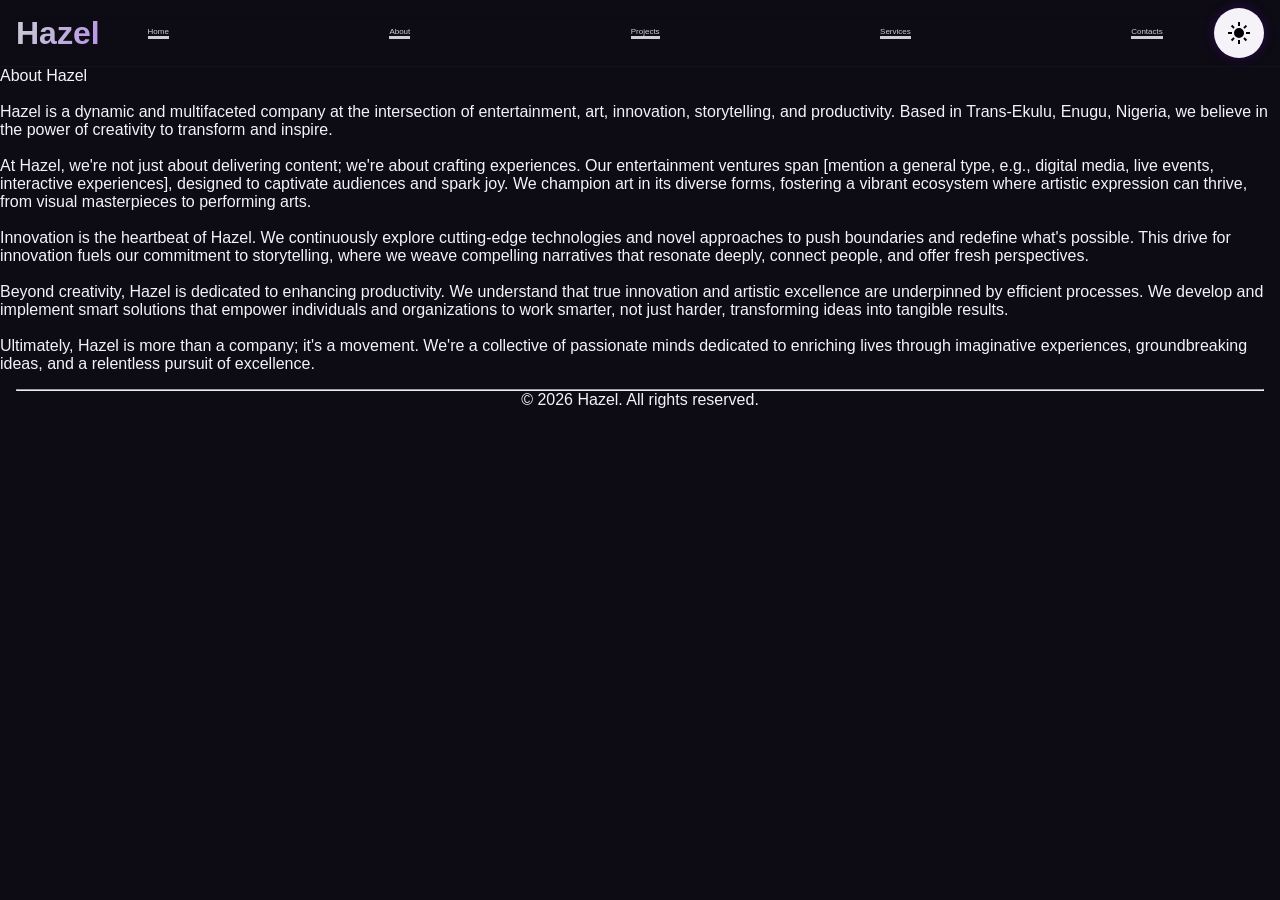
==== about.html @ 123b721c "first commit" ====
<!DOCTYPE html>
<html>
    <head>
        <title>HAZEL</title>
        <link rel="stylesheet" href="general.css"> 
        <link rel="stylesheet" href="css/About.css">
        <link rel="shortcut icon" href="HAZEL-white.svg">
        <script type="text/javascript" src="darkmode.js" defer></script>

    </head>
    <body class="darkmode">
        <header>
            <!--Logo-->
            <div class="Logo">
                <a href="index.html"><span class="HAZEL">Hazel</span></a>
            </div>
            <!--menubar-->
            <button class="bar-toggle">
                <span class="bar"></span>
                <span class="bar"></span>
                <span class="bar"></span>
            </button>
            <!--navbar-->
            <div class="navbar">
                <a href="index.html">Home</a>
                <a href="about.html">About</a>
                <a href="projects.html">Projects</a>
                <a href="services.html">Services</a>
                <a href="contact.html">Contacts</a>
                <!--<a href="Resume.pdf" target="_blank"><button class="btn">Resume 🡻</button></a>----->
            </div> 
             <!--Theme Toggle-->
             <div id="theme"><button id="theme-toggle">
                <svg xmlns="http://www.w3.org/2000/svg" height="24px" viewBox="0 -960 960 960" width="24px" fill="#e3e3e3"><path d="M480-120q-150 0-255-105T120-480q0-150 105-255t255-105q14 0 27.5 1t26.5 3q-41 29-65.5 75.5T444-660q0 90 63 153t153 63q55 0 101-24.5t75-65.5q2 13 3 26.5t1 27.5q0 150-105 255T480-120Z"/></svg>
                <svg xmlns="http://www.w3.org/2000/svg" height="24px" viewBox="0 -960 960 960" width="24px" fill="#e3e3e3"><path d="M338.5-338.5Q280-397 280-480t58.5-141.5Q397-680 480-680t141.5 58.5Q680-563 680-480t-58.5 141.5Q563-280 480-280t-141.5-58.5ZM200-440H40v-80h160v80Zm720 0H760v-80h160v80ZM440-760v-160h80v160h-80Zm0 720v-160h80v160h-80ZM256-650l-101-97 57-59 96 100-52 56Zm492 496-97-101 53-55 101 97-57 59Zm-98-550 97-101 59 57-100 96-56-52ZM154-212l101-97 55 53-97 101-59-57Z"/></svg>
            </button></div>
        </header>
        <main>
            <div class="about-container">
                <p>About Hazel</p>
                <br>
                Hazel is a dynamic and multifaceted company at the intersection of entertainment, art, innovation, storytelling, and productivity. Based in Trans-Ekulu, Enugu, Nigeria, we believe in the power of creativity to transform and inspire.
                <br>
                <br>
                At Hazel, we're not just about delivering content; we're about crafting experiences. Our entertainment ventures span [mention a general type, e.g., digital media, live events, interactive experiences], designed to captivate audiences and spark joy. We champion art in its diverse forms, fostering a vibrant ecosystem where artistic expression can thrive, from visual masterpieces to performing arts.
                <br>
                <br>
                Innovation is the heartbeat of Hazel. We continuously explore cutting-edge technologies and novel approaches to push boundaries and redefine what's possible. This drive for innovation fuels our commitment to storytelling, where we weave compelling narratives that resonate deeply, connect people, and offer fresh perspectives.
                <br>
                <br>
                Beyond creativity, Hazel is dedicated to enhancing productivity. We understand that true innovation and artistic excellence are underpinned by efficient processes. We develop and implement smart solutions that empower individuals and organizations to work smarter, not just harder, transforming ideas into tangible results.
                <br>
                <br>
                Ultimately, Hazel is more than a company; it's a movement. We're a collective of passionate minds dedicated to enriching lives through imaginative experiences, groundbreaking ideas, and a relentless pursuit of excellence.
            </div>
        </main>
        <footer>
            <hr>
            <p>&copy; 2026 Hazel. All rights reserved.</p>
        </footer>
    </body>
    <script src="function.js"></script>
</html>
---- general.css ----
:root {
    /* ========================================
       HAZEL — BRAND COLORS
    ======================================== */

    --purple: #9B3DFF;
    --purple-light: #B968FF;
    --purple-dark: #7624CC;

    --navy: #14213D;
    --navy-light: #24365A;
    --navy-dark: #0D162B;

    --silver: #C9CDD4;
    --silver-light: #E7E9EE;
    --silver-dark: #9298A5;

    --white: #FFFFFF;


    /* ========================================
       LIGHT THEME
    ======================================== */

    --bg: #FAF9FC;
    --surface: #F1F0F5;
    --surface-hover: #E9E6F0;
    --card: #FFFFFF;
    --card-hover: #FCFAFF;

    --text: #18151F;
    --text-secondary: #45404F;
    --text-muted: #777180;
    --text-disabled: #A7A3AD;

    --border: #DDD9E5;
    --border-hover: #C9B9D9;

    /* Accent */
    --accent: #9B3DFF;
    --accent-hover: #7F25D9;
    --accent-soft: #EFE1FF;
    --accent-glow: rgba(155, 61, 255, 0.25);

    /* Buttons */
    --button-bg: #9B3DFF;
    --button-hover: #7F25D9;
    --button-text: #FFFFFF;

    --button-secondary-bg: #ECEAF1;
    --button-secondary-hover: #DED9E8;
    --button-secondary-text: #28232F;

    /* Inputs */
    --input-bg: #FFFFFF;
    --input-border: #D8D3E0;
    --input-focus: #9B3DFF;

    /* Shadows */
    --shadow-sm: 0 2px 8px rgba(25, 15, 40, 0.06);
    --shadow-md: 0 8px 25px rgba(25, 15, 40, 0.10);
    --shadow-lg: 0 15px 45px rgba(25, 15, 40, 0.15);
}


/* ========================================
   DARK THEME
======================================== */

.darkmode {

    /* Main backgrounds */
    --bg: #0D0B14;
    --surface: #15121F;
    --surface-hover: #1D192A;

    /* Cards */
    --card: #191622;
    --card-hover: #211C2D;

    /* Text */
    --text: #F5F3F8;
    --text-secondary: #D0CBD8;
    --text-muted: #9892A3;
    --text-disabled: #625D6A;

    /* Borders */
    --border: #2D2838;
    --border-hover: #473B56;

    /* Accent */
    --accent: #B14DFF;
    --accent-hover: #C477FF;
    --accent-soft: #2B173D;
    --accent-glow: rgba(177, 77, 255, 0.28);

    /* Buttons */
    --button-bg: #B14DFF;
    --button-hover: #C477FF;
    --button-text: #FFFFFF;

    --button-secondary-bg: #24202F;
    --button-secondary-hover: #30293D;
    --button-secondary-text: #E8E3ED;

    /* Inputs */
    --input-bg: #12101A;
    --input-border: #282430;
    --input-focus: #b75bfd;

    /* Shadows */
    --shadow-sm: 0 2px 10px rgba(0, 0, 0, 0.20);
    --shadow-md: 0 10px 30px rgba(0, 0, 0, 0.28);
    --shadow-lg: 0 20px 55px rgba(0, 0, 0, 0.38);

    /* links */  
    --inter-links: #9797f7;  
}

body{
    background-color:var(--bg);
    color: var(--text);
}

*{
    margin:0;
    padding:0;
    text-decoration: none;
    box-sizing:border-box;
    font-family: 'Inter', -apple-system, BlinkMacSystemFont, "Segoe UI", Roboto, sans-serif;
}

header{
    display: flex;
    flex-direction: row;
    padding: .5rem 1rem;
    align-items: center;
    justify-content: space-between;
    position: sticky;
    gap: 2rem;
    top: 0;
    left: 0;
    right: 0;
    backdrop-filter: blur(12px);
    z-index: 1000;
    border-bottom: 1px solid rgba(255, 255, 255, 0.03);
}

.Logo{
    margin-right: 1rem;
    cursor: pointer;
}

.bar-toggle {
    display: none;
    background: transparent;
    padding: 10px;
    border: none;
    cursor: pointer;
}

.bar {
    display: block;
    width: 25px;
    height: 3px;
    margin: 5px auto;
    background: var(--text);
    transition: all 0.3s ease-in-out;
}

.navbar{
    width: 100%;
    display: flex;
    flex-direction: row;
    align-content: center;
    align-items: center;
    justify-content: space-between;
}

.navbar a{
    font-size: .5rem;
    color: var(--text-secondary);
    align-items: center;
    justify-content: space-between;
    margin-right: 1.2rem;
    transition: ease-in .2s;
    border-bottom: 3px solid;
}

.navbar a:hover,
.navbar a.active{
    transform: translateY(-5px);
}

#theme-toggle{
    height: 50px;
    width: 50px;
    padding: 0;
    border: none;
    border-radius: 50%;
    background-color: var(--text);
    display: flex;
    justify-content: center;
    align-items: center; 
    transition: all .3s ease;
    box-shadow: 0 0 12px rgba(153, 0, 255, .25);
}

#theme-toggle:hover{
    transform: scale(1.08);
    box-shadow:
        0 0 10px rgba(153,0,255,.5),
        0 0 20px rgba(153,0,255,.35),
        0 0 35px rgba(153,0,255,.2);
}

#theme-toggle svg{
    fill: var(--BrushedSilver);
}

#theme-toggle svg:last-child{
    display: none;
}

.darkmode #theme-toggle svg:first-child{
    display: none;
}

.darkmode #theme-toggle svg:last-child{
    display: block;
}

.btn {
    background-color: var(--purple);
    color: black;
    border: none;
    padding: 3px 10px;
    border-radius: 5px;
    cursor: pointer;
    transition: all .2s ease-in-out;
    border: 1px solid var(--purple);
    overflow: hidden;
    position: relative;
}

.btn::before {
    content: "😘";
    position: absolute;
    left: 50%;
    bottom: -100px;
    width: 120%;
    height: 100px;
    background: var(--navy-dark);
    border-radius: 50%;
    transform: translateX(-50%);
    z-index: -10;
    transition: bottom 1s ease;
}

.btn:hover::before {
    bottom: -50%;
}

span{
    color:var(--purple);
}

.HAZEL{
    font-size: 2rem;
    font-weight: bold;
    /* 1. Make the gradient background HUGE (400%) */
    background: radial-gradient(circle, var(--navy), var(--purple), var(--silver));
    background-size: 1000% 1000%;
    
    /* 2. Standard clipping */
    -webkit-background-clip: text;
    background-clip: text;
    color: transparent;
    display: inline-block;

    /* 3. Attach the animation */
    animation: flow 6s ease infinite;
}

/* 4. Define the movement */
@keyframes flow {
    0% { background-position: 0% 50%; }
    50% { background-position: 100% 50%; }
    100% { background-position: 0% 100%; }
}

.navbar a .active::after{
    content: "";
    bottom: -6x;
    left: 0;
    width: 100%;
    color: var(--purple);
}

.navbar.active {
    display: flex;
    position: fixed;
}







footer{
    text-align: center;
    padding: 1rem;
}

footer .row{
    display: flex;
    flex-direction: row;
    justify-content: center;
    align-items: center;
    gap: 1rem;
}

footer .row .footer-col{
    display: flex;
    flex-direction: column;
    justify-content: center;
    align-items: center;
    gap: 1rem;
}

footer .row .footer-col h4{
    color: var(--subtext);
    font-weight: 800;
}

footer .row .footer-col a{
    color: var(--text);
    font-size: .8rem;
    transition: all .2s ease-in-out;
}

footer .row .footer-col a:hover{
    color: var(--purple);
    text-decoration: underline;
}

a svg{
    fill: var(--text);
    width: 20px;
    height: 20px;
    transition: all .2s ease-in-out;
}

a:hover svg{
    fill: var(--purple);
}




@media (max-width: 880px) {

    html{
        font-size: 65%;
    }

    .navbar {
        margin: 1rem;
    }

    .navbar a{
        font-size: .7rem;
        margin-right: 1rem;
    }
}

@media (max-width: 768px) {

    html{
        font-size: 65%;
    }

    .navbar {
        display: none;
        flex-direction: column;
        justify-content: space-evenly;
        gap: 2rem !important;
        position: absolute;
        height: auto;
        max-width: 80%;
        top: 5.45rem;
        right: 0;
        padding: 1rem;
        background-color: var(--bg);
        box-shadow: 0px 0px 2px rgba(214, 204, 204, 0.5);
        backdrop-filter: blur(10px);
    }

    .navbar a{
        font-size: .9rem;
    }

    .bar-toggle {
        display: block;
        z-index: 999;
    }

    .bar-toggle.active .bar:nth-child(2) {
        opacity: 0;
    }

    .bar-toggle.active .bar:nth-child(1) {
        transform: translateY(8px) rotate(45deg);
    }

    .bar-toggle.active .bar:nth-child(3) {
        transform: translateY(-8px) rotate(-45deg);
    }

   /* .intro {
        font-size: .2rem;
    }*/

    section {
        width: 100%;
        gap: 1rem;
        font-size: smaller;
        justify-content:space-around;
        align-items: center;
    }

   .logo-container{
        display: none;
    }

    .Home-section{
    flex-direction:column;
    }

    .Home .Home-section .content{
        margin: 2rem 1rem;
        padding: 1rem;
    }

    #theme.active{
        display: flex;
        top: 9rem;
        right: 0;
    }

    .Home{
        padding:40px 20px;
    }

    .CTA{
        justify-content:center;
        align-items:center;
        width:100%;
    }

    .CTA .btn{
        width:100%;
        max-width:250px;
    }
}



@media (max-width: 480px) {
    .navbar{
        padding: 0 1rem;
    }  

    .navbar-container .navbar-menu li a {
        font-size: 1.2rem;
        padding: 3px 15px;
    }
}
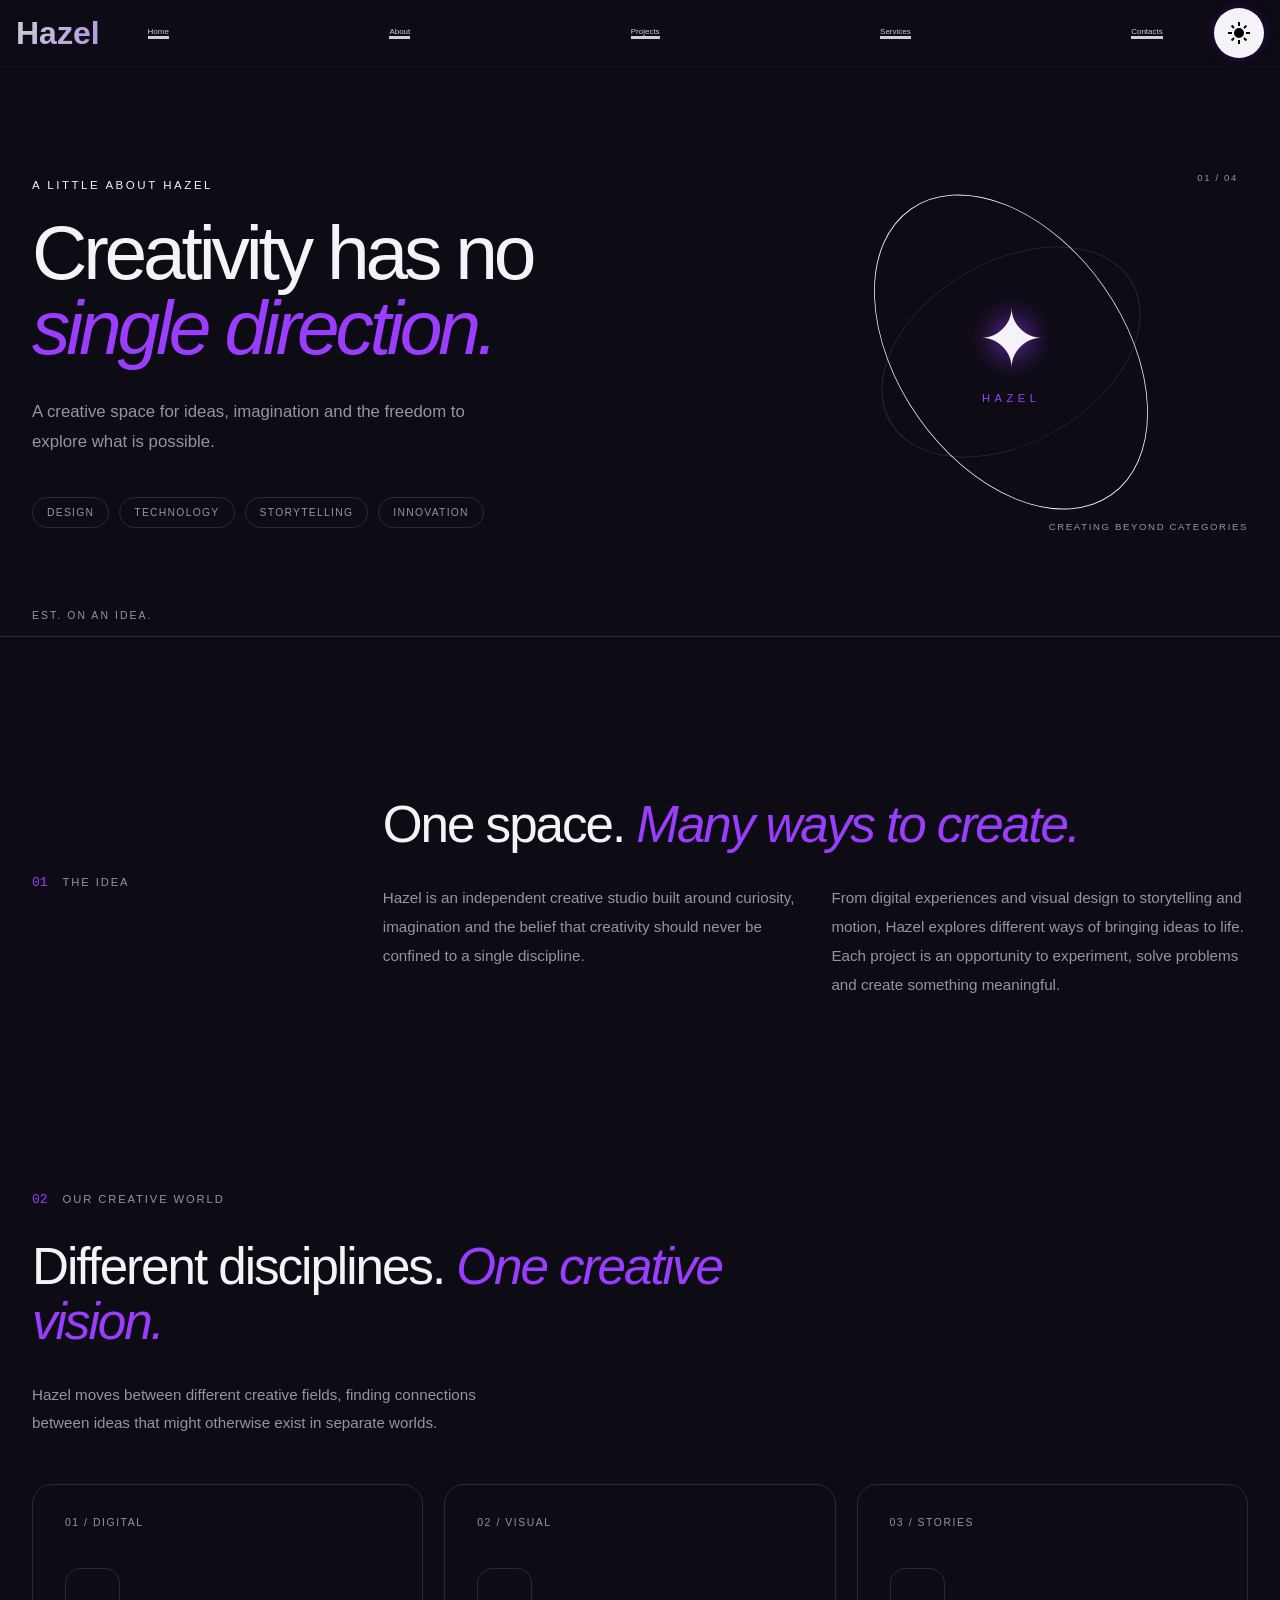
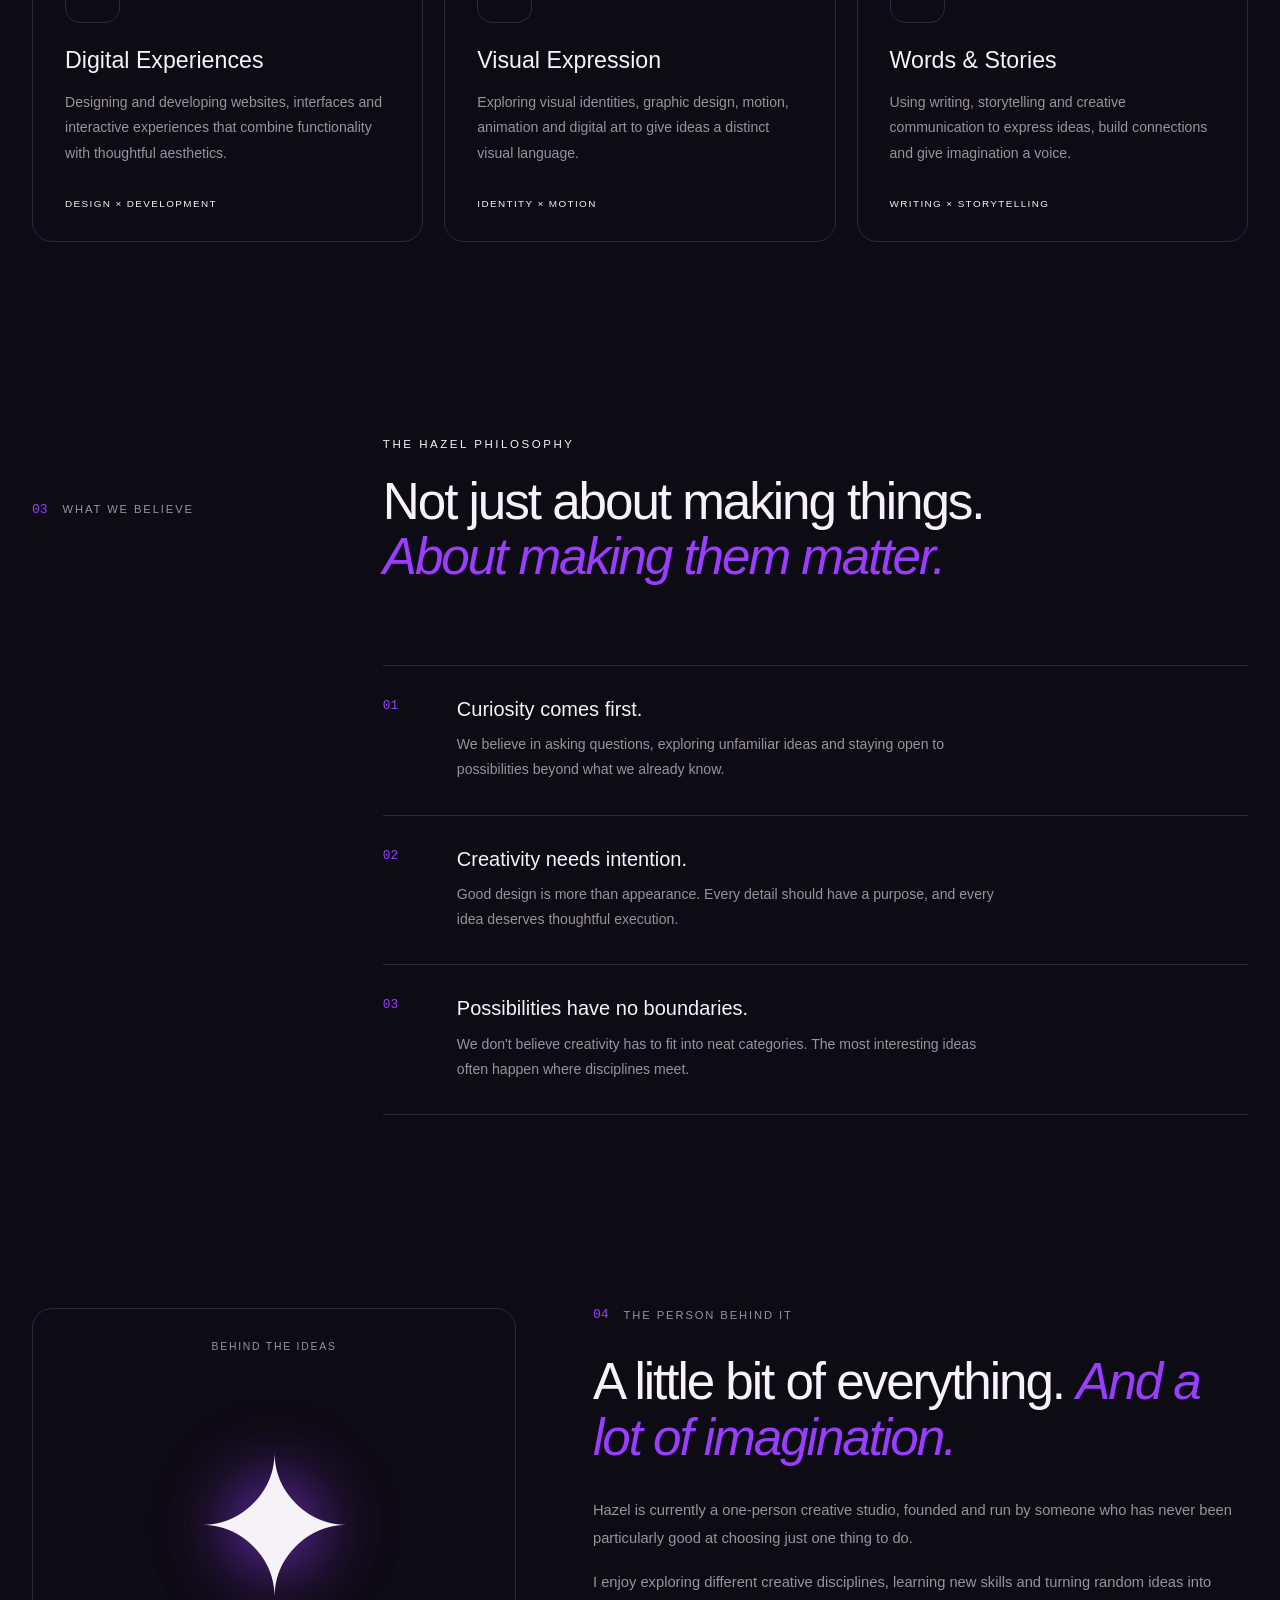
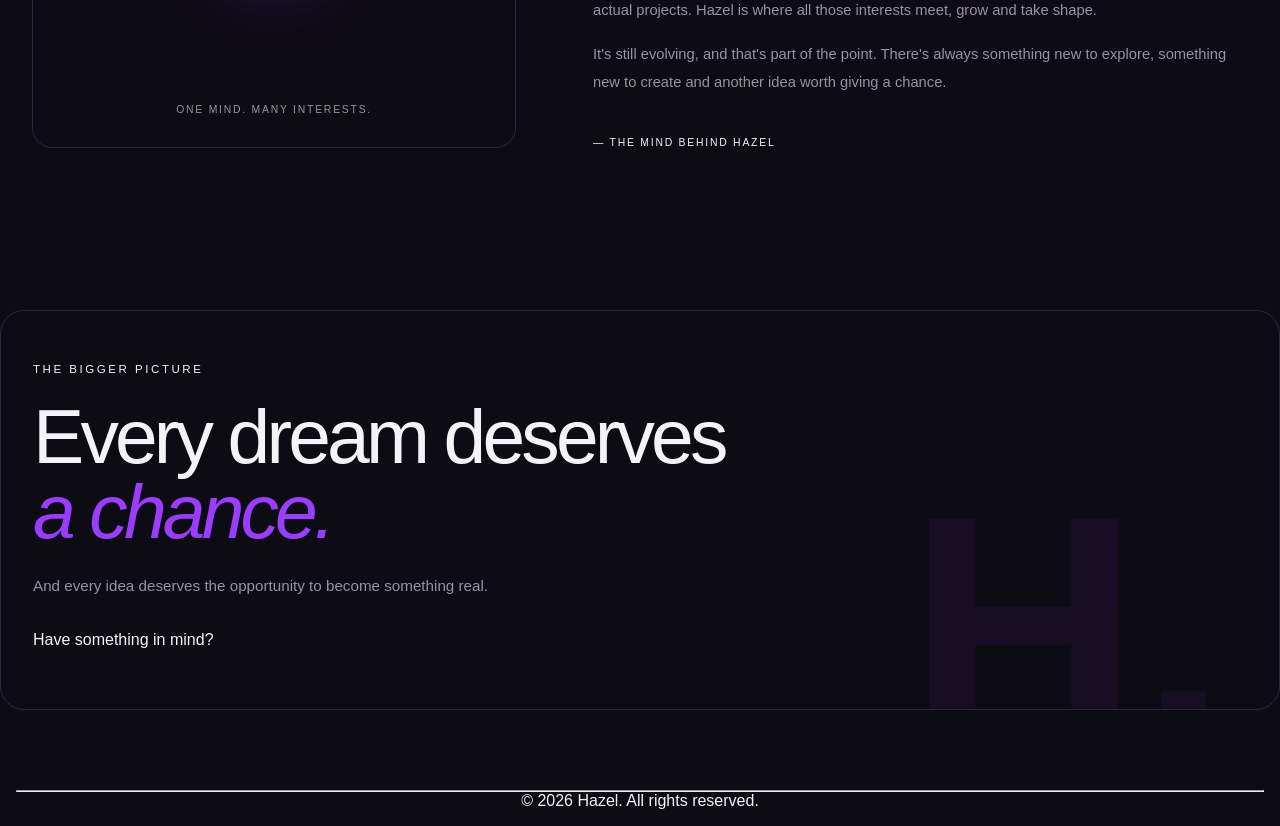
==== commit 32808967: "About page" ====
--- a/about.html
+++ b/about.html
@@ -35,25 +35,317 @@
                 <svg xmlns="http://www.w3.org/2000/svg" height="24px" viewBox="0 -960 960 960" width="24px" fill="#e3e3e3"><path d="M338.5-338.5Q280-397 280-480t58.5-141.5Q397-680 480-680t141.5 58.5Q680-563 680-480t-58.5 141.5Q563-280 480-280t-141.5-58.5ZM200-440H40v-80h160v80Zm720 0H760v-80h160v80ZM440-760v-160h80v160h-80Zm0 720v-160h80v160h-80ZM256-650l-101-97 57-59 96 100-52 56Zm492 496-97-101 53-55 101 97-57 59Zm-98-550 97-101 59 57-100 96-56-52ZM154-212l101-97 55 53-97 101-59-57Z"/></svg>
             </button></div>
         </header>
-        <main>
-            <div class="about-container">
-                <p>About Hazel</p>
-                <br>
-                Hazel is a dynamic and multifaceted company at the intersection of entertainment, art, innovation, storytelling, and productivity. Based in Trans-Ekulu, Enugu, Nigeria, we believe in the power of creativity to transform and inspire.
-                <br>
-                <br>
-                At Hazel, we're not just about delivering content; we're about crafting experiences. Our entertainment ventures span [mention a general type, e.g., digital media, live events, interactive experiences], designed to captivate audiences and spark joy. We champion art in its diverse forms, fostering a vibrant ecosystem where artistic expression can thrive, from visual masterpieces to performing arts.
-                <br>
-                <br>
-                Innovation is the heartbeat of Hazel. We continuously explore cutting-edge technologies and novel approaches to push boundaries and redefine what's possible. This drive for innovation fuels our commitment to storytelling, where we weave compelling narratives that resonate deeply, connect people, and offer fresh perspectives.
-                <br>
-                <br>
-                Beyond creativity, Hazel is dedicated to enhancing productivity. We understand that true innovation and artistic excellence are underpinned by efficient processes. We develop and implement smart solutions that empower individuals and organizations to work smarter, not just harder, transforming ideas into tangible results.
-                <br>
-                <br>
-                Ultimately, Hazel is more than a company; it's a movement. We're a collective of passionate minds dedicated to enriching lives through imaginative experiences, groundbreaking ideas, and a relentless pursuit of excellence.
-            </div>
+        
+        <main class="about-page">
+
+            <!-- ABOUT HERO -->
+            <section class="about-hero">
+
+                <div class="about-hero-copy">
+                    <span class="about-eyebrow">A LITTLE ABOUT HAZEL</span>
+
+                    <h1>
+                        Creativity has no
+                        <span>single direction.</span>
+                    </h1>
+
+                    <p class="about-hero-desc">
+                        A creative space for ideas, imagination and the
+                        freedom to explore what is possible.
+                    </p>
+
+                    <div class="about-hero-tags">
+                        <span>DESIGN</span>
+                        <span>TECHNOLOGY</span>
+                        <span>STORYTELLING</span>
+                        <span>INNOVATION</span>
+                    </div>
+                </div>
+
+                <div class="about-hero-art" aria-hidden="true">
+                    <div class="art-orbit orbit-one"></div>
+                    <div class="art-orbit orbit-two"></div>
+
+                    <div class="art-center">
+                        <span class="art-star">✦</span>
+                        <span class="art-label">HAZEL</span>
+                    </div>
+
+                    <span class="art-caption">CREATING BEYOND CATEGORIES</span>
+                    <span class="art-coordinate">01 / 04</span>
+                </div>
+
+                <div class="hero-index">EST. ON AN IDEA.</div>
+
+            </section>
+
+
+            <!-- THE STORY -->
+            <section class="about-story">
+
+                <div class="about-section-index">
+                    <span>01</span>
+                    <span>THE IDEA</span>
+                </div>
+
+                <div class="about-story-content">
+
+                    <h2>
+                        One space.
+                        <span>Many ways to create.</span>
+                    </h2>
+
+                    <div class="story-columns">
+                        <p>
+                            Hazel is an independent creative studio built around
+                            curiosity, imagination and the belief that creativity
+                            should never be confined to a single discipline.
+                        </p>
+
+                        <p>
+                            From digital experiences and visual design to
+                            storytelling and motion, Hazel explores different
+                            ways of bringing ideas to life. Each project is an
+                            opportunity to experiment, solve problems and create
+                            something meaningful.
+                        </p>
+                    </div>
+
+                </div>
+
+            </section>
+
+
+            <!-- WHAT WE DO -->
+            <section class="about-focus">
+
+                <div class="about-section-heading">
+                    <div class="about-section-index">
+                        <span>02</span>
+                        <span>OUR CREATIVE WORLD</span>
+                    </div>
+
+                    <h2>
+                        Different disciplines.
+                        <span>One creative vision.</span>
+                    </h2>
+
+                    <p>
+                        Hazel moves between different creative fields,
+                        finding connections between ideas that might
+                        otherwise exist in separate worlds.
+                    </p>
+                </div>
+
+
+                <div class="focus-grid">
+
+                    <article class="focus-card focus-digital">
+                        <span class="focus-number">01 / DIGITAL</span>
+
+                        <div class="focus-icon">
+                            <i class="fa-solid fa-code"></i>
+                        </div>
+
+                        <h3>Digital Experiences</h3>
+
+                        <p>
+                            Designing and developing websites, interfaces
+                            and interactive experiences that combine
+                            functionality with thoughtful aesthetics.
+                        </p>
+
+                        <span class="focus-footer">DESIGN × DEVELOPMENT</span>
+                    </article>
+
+
+                    <article class="focus-card focus-visual">
+                        <span class="focus-number">02 / VISUAL</span>
+
+                        <div class="focus-icon">
+                            <i class="fa-solid fa-wand-magic-sparkles"></i>
+                        </div>
+
+                        <h3>Visual Expression</h3>
+
+                        <p>
+                            Exploring visual identities, graphic design,
+                            motion, animation and digital art to give
+                            ideas a distinct visual language.
+                        </p>
+
+                        <span class="focus-footer">IDENTITY × MOTION</span>
+                    </article>
+
+
+                    <article class="focus-card focus-stories">
+                        <span class="focus-number">03 / STORIES</span>
+
+                        <div class="focus-icon">
+                            <i class="fa-solid fa-feather-pointed"></i>
+                        </div>
+
+                        <h3>Words & Stories</h3>
+
+                        <p>
+                            Using writing, storytelling and creative
+                            communication to express ideas, build
+                            connections and give imagination a voice.
+                        </p>
+
+                        <span class="focus-footer">WRITING × STORYTELLING</span>
+                    </article>
+
+                </div>
+
+            </section>
+
+
+            <!-- PHILOSOPHY -->
+            <section class="about-philosophy">
+
+                <div class="about-section-index">
+                    <span>03</span>
+                    <span>WHAT WE BELIEVE</span>
+                </div>
+
+                <div class="philosophy-heading">
+                    <span class="about-eyebrow">THE HAZEL PHILOSOPHY</span>
+
+                    <h2>
+                        Not just about making things.
+                        <span>About making them matter.</span>
+                    </h2>
+                </div>
+
+
+                <div class="philosophy-list">
+
+                    <div class="philosophy-item">
+                        <span class="philosophy-number">01</span>
+
+                        <div>
+                            <h3>Curiosity comes first.</h3>
+                            <p>
+                                We believe in asking questions, exploring
+                                unfamiliar ideas and staying open to
+                                possibilities beyond what we already know.
+                            </p>
+                        </div>
+
+                        <i class="fa-solid fa-arrow-up-right-from-square"></i>
+                    </div>
+
+
+                    <div class="philosophy-item">
+                        <span class="philosophy-number">02</span>
+
+                        <div>
+                            <h3>Creativity needs intention.</h3>
+                            <p>
+                                Good design is more than appearance.
+                                Every detail should have a purpose,
+                                and every idea deserves thoughtful execution.
+                            </p>
+                        </div>
+
+                        <i class="fa-solid fa-arrow-up-right-from-square"></i>
+                    </div>
+
+
+                    <div class="philosophy-item">
+                        <span class="philosophy-number">03</span>
+
+                        <div>
+                            <h3>Possibilities have no boundaries.</h3>
+                            <p>
+                                We don't believe creativity has to fit
+                                into neat categories. The most interesting
+                                ideas often happen where disciplines meet.
+                            </p>
+                        </div>
+
+                        <i class="fa-solid fa-arrow-up-right-from-square"></i>
+                    </div>
+
+                </div>
+
+            </section>
+
+
+            <!-- THE PERSON BEHIND HAZEL -->
+            <section class="about-founder">
+
+                <div class="founder-visual">
+                    <span class="founder-visual-label">BEHIND THE IDEAS</span>
+                    <span class="founder-big-star">✦</span>
+                    <span class="founder-visual-bottom">ONE MIND. MANY INTERESTS.</span>
+                </div>
+
+                <div class="founder-content">
+
+                    <div class="about-section-index">
+                        <span>04</span>
+                        <span>THE PERSON BEHIND IT</span>
+                    </div>
+
+                    <h2>
+                        A little bit of everything.
+                        <span>And a lot of imagination.</span>
+                    </h2>
+
+                    <p>
+                        Hazel is currently a one-person creative studio,
+                        founded and run by someone who has never been
+                        particularly good at choosing just one thing to do.
+                    </p>
+
+                    <p>
+                        I enjoy exploring different creative disciplines,
+                        learning new skills and turning random ideas into
+                        actual projects. Hazel is where all those interests
+                        meet, grow and take shape.
+                    </p>
+
+                    <p>
+                        It's still evolving, and that's part of the point.
+                        There's always something new to explore, something
+                        new to create and another idea worth giving a chance.
+                    </p>
+
+                    <span class="founder-signoff">— THE MIND BEHIND HAZEL</span>
+
+                </div>
+
+            </section>
+
+
+            <!-- CLOSING STATEMENT -->
+            <section class="about-closing">
+
+                <span class="about-eyebrow">THE BIGGER PICTURE</span>
+
+                <h2>
+                    Every dream deserves
+                    <span>a chance.</span>
+                </h2>
+
+                <p>
+                    And every idea deserves the opportunity to become
+                    something real.
+                </p>
+
+                <a href="contact.html" class="about-contact-link">
+                    Have something in mind?
+                    <i class="fa-solid fa-arrow-right"></i>
+                </a>
+
+                <span class="closing-decoration">H.</span>
+
+            </section>
+
         </main>
+
         <footer>
             <hr>
             <p>&copy; 2026 Hazel. All rights reserved.</p>
--- a/css/About.css
+++ b/css/About.css
@@ -0,0 +1,679 @@
+
+/* =========================================
+   ABOUT PAGE
+========================================= */
+
+.about-page {
+    display: flex;
+    flex-direction: column;
+    gap: clamp(5rem, 10vw, 10rem);
+    padding-bottom: 4rem;
+}
+
+.about-page section {
+    padding: 2rem;
+}
+
+.about-eyebrow {
+    display: inline-block;
+    font-size: 0.72rem;
+    letter-spacing: 0.22em;
+    color: var(--BrushedSilver);
+    margin-bottom: 1.5rem;
+}
+
+
+/* =========================================
+   HERO
+========================================= */
+
+.about-hero {
+    min-height: 570px;
+    position: relative;
+    display: grid;
+    grid-template-columns: 1.2fr 0.8fr;
+    align-items: center;
+    gap: 2rem;
+    overflow: hidden;
+    border-bottom: 1px solid var(--border);
+}
+
+.about-hero-copy {
+    position: relative;
+    z-index: 2;
+}
+
+.about-hero h1 {
+    font-size: clamp(3rem, 6vw, 5.8rem);
+    font-weight: 400;
+    letter-spacing: -0.055em;
+    line-height: 0.98;
+    max-width: 750px;
+    margin-bottom: 2rem;
+}
+
+.about-hero h1 span {
+    display: block;
+    color: var(--purple);
+    font-style: italic;
+}
+
+.about-hero-desc {
+    color: var(--text-muted);
+    font-size: 1.05rem;
+    line-height: 1.8;
+    max-width: 480px;
+    font-weight: 300;
+}
+
+.about-hero-tags {
+    display: flex;
+    flex-wrap: wrap;
+    gap: 10px;
+    margin-top: 2.5rem;
+}
+
+.about-hero-tags span {
+    border: 1px solid var(--border);
+    border-radius: 30px;
+    padding: 9px 14px;
+    font-size: 0.65rem;
+    letter-spacing: 0.12em;
+    color: var(--text-muted);
+}
+
+.hero-index {
+    position: absolute;
+    bottom: 15px;
+    left: 2rem;
+    font-size: 0.65rem;
+    letter-spacing: 0.2em;
+    color: var(--text-muted);
+}
+
+
+/* =========================================
+   HERO ART
+========================================= */
+
+.about-hero-art {
+    position: relative;
+    min-height: 400px;
+    display: flex;
+    align-items: center;
+    justify-content: center;
+}
+
+.art-center {
+    width: 170px;
+    height: 170px;
+    border: 1px solid var(--BrushedSilver);
+    border-radius: 50%;
+    background: radial-gradient(
+        circle,
+        var(--purple-dim),
+        var(--bg) 75%
+    );
+    box-shadow: 0 0 80px var(--purple-dim);
+
+    display: flex;
+    flex-direction: column;
+    justify-content: center;
+    align-items: center;
+
+    position: relative;
+    z-index: 2;
+}
+
+.art-star {
+    font-size: 5rem;
+    line-height: 1;
+    color: var(--BrushedSilver);
+    text-shadow: 0 0 30px var(--purple);
+}
+
+.art-label {
+    font-size: 0.7rem;
+    letter-spacing: 0.4em;
+    margin-top: 12px;
+}
+
+.art-orbit {
+    position: absolute;
+    border: 1px solid var(--border);
+    border-radius: 50%;
+}
+
+.orbit-one {
+    width: 280px;
+    height: 280px;
+    transform: rotate(-30deg) scaleY(0.65);
+}
+
+.orbit-two {
+    width: 350px;
+    height: 350px;
+    transform: rotate(55deg) scaleY(0.65);
+    border-color: var(--purple-dim);
+}
+
+.art-caption,
+.art-coordinate {
+    position: absolute;
+    font-size: 0.6rem;
+    letter-spacing: 0.17em;
+    color: var(--text-muted);
+}
+
+.art-caption {
+    bottom: 20px;
+    right: 0;
+}
+
+.art-coordinate {
+    top: 20px;
+    right: 10px;
+}
+
+
+/* =========================================
+   SECTION INDEX
+========================================= */
+
+.about-section-index {
+    display: flex;
+    align-items: center;
+    gap: 15px;
+    margin-bottom: 2rem;
+}
+
+.about-section-index span:first-child {
+    color: var(--purple);
+    font-family: monospace;
+}
+
+.about-section-index span:last-child {
+    color: var(--text-muted);
+    font-size: 0.7rem;
+    letter-spacing: 0.17em;
+}
+
+
+/* =========================================
+   STORY
+========================================= */
+
+.about-story {
+    display: grid;
+    grid-template-columns: 0.7fr 2fr;
+    gap: 3rem;
+}
+
+.about-story-content h2,
+.about-section-heading h2,
+.philosophy-heading h2,
+.founder-content h2 {
+    font-size: clamp(2.2rem, 4vw, 3.8rem);
+    font-weight: 400;
+    line-height: 1.08;
+    letter-spacing: -0.04em;
+    margin-bottom: 2rem;
+}
+
+.about-story-content h2 span,
+.about-section-heading h2 span,
+.philosophy-heading h2 span,
+.founder-content h2 span {
+    color: var(--purple);
+    font-style: italic;
+}
+
+.story-columns {
+    display: grid;
+    grid-template-columns: 1fr 1fr;
+    gap: 2rem;
+}
+
+.story-columns p {
+    color: var(--text-muted);
+    font-size: 0.95rem;
+    line-height: 1.9;
+    font-weight: 300;
+}
+
+
+/* =========================================
+   CREATIVE FOCUS
+========================================= */
+
+.about-section-heading {
+    max-width: 750px;
+    margin-bottom: 3rem;
+}
+
+.about-section-heading > p {
+    color: var(--text-muted);
+    max-width: 500px;
+    font-size: 0.95rem;
+    line-height: 1.8;
+}
+
+.focus-grid {
+    display: grid;
+    grid-template-columns: repeat(3, 1fr);
+    gap: 1.3rem;
+}
+
+.focus-card {
+    position: relative;
+    min-height: 350px;
+    padding: 2rem;
+    border: 1px solid var(--border);
+    border-radius: 20px;
+    background: var(--bg);
+
+    display: flex;
+    flex-direction: column;
+    align-items: flex-start;
+
+    transition: 0.35s ease;
+}
+
+.focus-card:hover {
+    transform: translateY(-7px);
+    border-color: var(--BrushedSilver);
+    background: var(--surface);
+}
+
+.focus-number {
+    color: var(--text-muted);
+    font-size: 0.65rem;
+    letter-spacing: 0.15em;
+}
+
+.focus-icon {
+    width: 55px;
+    height: 55px;
+    border: 1px solid var(--border);
+    border-radius: 15px;
+    background: var(--purple-dim);
+
+    display: grid;
+    place-items: center;
+
+    color: var(--BrushedSilver);
+    font-size: 1.3rem;
+    margin: 2.5rem 0 1.5rem;
+}
+
+.focus-card h3 {
+    font-size: 1.45rem;
+    font-weight: 400;
+    margin-bottom: 1rem;
+}
+
+.focus-card p {
+    color: var(--text-muted);
+    font-size: 0.88rem;
+    line-height: 1.8;
+    font-weight: 300;
+}
+
+.focus-footer {
+    margin-top: auto;
+    padding-top: 2rem;
+    font-size: 0.62rem;
+    letter-spacing: 0.14em;
+    color: var(--BrushedSilver);
+}
+
+
+/* =========================================
+   PHILOSOPHY
+========================================= */
+
+.about-philosophy {
+    display: grid;
+    grid-template-columns: 0.7fr 2fr;
+    gap: 3rem;
+}
+
+.philosophy-heading {
+    max-width: 700px;
+}
+
+.philosophy-heading .about-eyebrow {
+    margin-bottom: 1.5rem;
+}
+
+.philosophy-list {
+    grid-column: 2;
+    border-top: 1px solid var(--border);
+}
+
+.philosophy-item {
+    display: grid;
+    grid-template-columns: 50px 1fr 30px;
+    align-items: start;
+    gap: 1.5rem;
+    padding: 2rem 0;
+    border-bottom: 1px solid var(--border);
+    transition: padding 0.3s ease;
+}
+
+.philosophy-item:hover {
+    padding-left: 10px;
+}
+
+.philosophy-number {
+    color: var(--purple);
+    font-size: 0.8rem;
+    font-family: monospace;
+}
+
+.philosophy-item h3 {
+    font-size: 1.25rem;
+    font-weight: 400;
+    margin-bottom: 0.7rem;
+}
+
+.philosophy-item p {
+    max-width: 550px;
+    color: var(--text-muted);
+    font-size: 0.88rem;
+    line-height: 1.8;
+}
+
+.philosophy-item > i {
+    color: var(--text-muted);
+    font-size: 0.8rem;
+    transition: transform 0.3s ease;
+}
+
+.philosophy-item:hover > i {
+    color: var(--purple);
+    transform: translate(3px, -3px);
+}
+
+
+/* =========================================
+   FOUNDER
+========================================= */
+
+.about-founder {
+    display: grid;
+    grid-template-columns: 0.85fr 1.15fr;
+    gap: clamp(2rem, 6vw, 6rem);
+    align-items: center;
+}
+
+.founder-visual {
+    min-height: 440px;
+    border-radius: 20px;
+    border: 1px solid var(--border);
+    background:
+        radial-gradient(
+            circle at center,
+            var(--purple-dim),
+            transparent 65%
+        ),
+        var(--bg);
+
+    display: flex;
+    flex-direction: column;
+    justify-content: space-between;
+    align-items: center;
+
+    padding: 2rem;
+}
+
+.founder-visual-label,
+.founder-visual-bottom {
+    font-size: 0.65rem;
+    letter-spacing: 0.17em;
+    color: var(--text-muted);
+}
+
+.founder-big-star {
+    font-size: clamp(8rem, 15vw, 13rem);
+    color: var(--BrushedSilver);
+    text-shadow: 0 0 70px var(--purple);
+}
+
+.founder-content p {
+    color: var(--text-muted);
+    font-size: 0.92rem;
+    line-height: 1.9;
+    margin-bottom: 1rem;
+    font-weight: 300;
+}
+
+.founder-signoff {
+    display: inline-block;
+    margin-top: 1.5rem;
+    color: var(--BrushedSilver);
+    font-size: 0.65rem;
+    letter-spacing: 0.17em;
+}
+
+
+/* =========================================
+   CLOSING STATEMENT
+========================================= */
+
+.about-closing {
+    position: relative;
+    overflow: hidden;
+    min-height: 400px;
+
+    border: 1px solid var(--border);
+    border-radius: 24px;
+
+    background: radial-gradient(
+        ellipse at 80% 50%,
+        var(--purple-dim),
+        var(--bg) 70%
+    );
+
+    display: flex;
+    flex-direction: column;
+    justify-content: center;
+    align-items: flex-start;
+
+    padding: clamp(2rem, 6vw, 5rem);
+}
+
+.about-closing h2 {
+    max-width: 750px;
+    font-size: clamp(3rem, 6vw, 5.5rem);
+    line-height: 0.98;
+    letter-spacing: -0.05em;
+    font-weight: 400;
+    position: relative;
+    z-index: 1;
+}
+
+.about-closing h2 span {
+    display: block;
+    color: var(--purple);
+    font-style: italic;
+}
+
+.about-closing > p {
+    margin-top: 1.5rem;
+    color: var(--text-muted);
+    font-size: 0.95rem;
+    line-height: 1.7;
+    position: relative;
+    z-index: 1;
+}
+
+.about-contact-link {
+    display: inline-flex;
+    align-items: center;
+    gap: 15px;
+
+    margin-top: 2rem;
+    padding-bottom: 7px;
+
+    color: var(--text);
+    text-decoration: none;
+    border-bottom: 1px solid var(--BrushedSilver);
+
+    transition: 0.3s ease;
+    position: relative;
+    z-index: 1;
+}
+
+.about-contact-link:hover {
+    color: var(--purple);
+    gap: 22px;
+}
+
+.closing-decoration {
+    position: absolute;
+    right: 4%;
+    bottom: -20%;
+    font-size: clamp(12rem, 25vw, 24rem);
+    font-weight: 700;
+    line-height: 1;
+    color: var(--purple);
+    opacity: 0.07;
+    pointer-events: none;
+}
+
+
+/* =========================================
+   RESPONSIVE
+========================================= */
+
+@media (max-width: 1024px) {
+
+    .about-hero {
+        grid-template-columns: 1fr 0.7fr;
+    }
+
+    .about-story,
+    .about-philosophy {
+        grid-template-columns: 1fr;
+        gap: 1rem;
+    }
+
+    .philosophy-list {
+        grid-column: 1;
+    }
+
+    .about-founder {
+        grid-template-columns: 1fr 1fr;
+    }
+
+    .focus-grid {
+        gap: 1rem;
+    }
+
+    .focus-card {
+        padding: 1.5rem;
+    }
+}
+
+
+@media (max-width: 768px) {
+
+    .about-page {
+        gap: 5rem;
+    }
+
+    .about-page section {
+        padding: 1rem;
+    }
+
+    .about-hero {
+        grid-template-columns: 1fr;
+        padding-top: 3rem;
+    }
+
+    .about-hero-art {
+        min-height: 330px;
+    }
+
+    .hero-index {
+        left: 1rem;
+    }
+
+    .story-columns {
+        grid-template-columns: 1fr;
+        gap: 1rem;
+    }
+
+    .focus-grid {
+        grid-template-columns: 1fr;
+    }
+
+    .focus-card {
+        min-height: 320px;
+    }
+
+    .about-founder {
+        grid-template-columns: 1fr;
+    }
+
+    .founder-visual {
+        min-height: 330px;
+    }
+
+    .philosophy-item {
+        grid-template-columns: 35px 1fr 20px;
+        gap: 1rem;
+    }
+
+    .about-closing {
+        min-height: 350px;
+    }
+}
+
+
+@media (max-width: 480px) {
+
+    .about-hero h1 {
+        font-size: 3rem;
+    }
+
+    .about-hero-art {
+        min-height: 280px;
+    }
+
+    .art-center {
+        width: 135px;
+        height: 135px;
+    }
+
+    .art-star {
+        font-size: 4rem;
+    }
+
+    .orbit-one {
+        width: 220px;
+        height: 220px;
+    }
+
+    .orbit-two {
+        width: 270px;
+        height: 270px;
+    }
+
+    .art-caption {
+        font-size: 0.5rem;
+    }
+
+    .philosophy-item h3 {
+        font-size: 1.05rem;
+    }
+
+    .philosophy-item p {
+        font-size: 0.82rem;
+    }
+
+    .founder-visual {
+        min-height: 280px;
+    }
+}
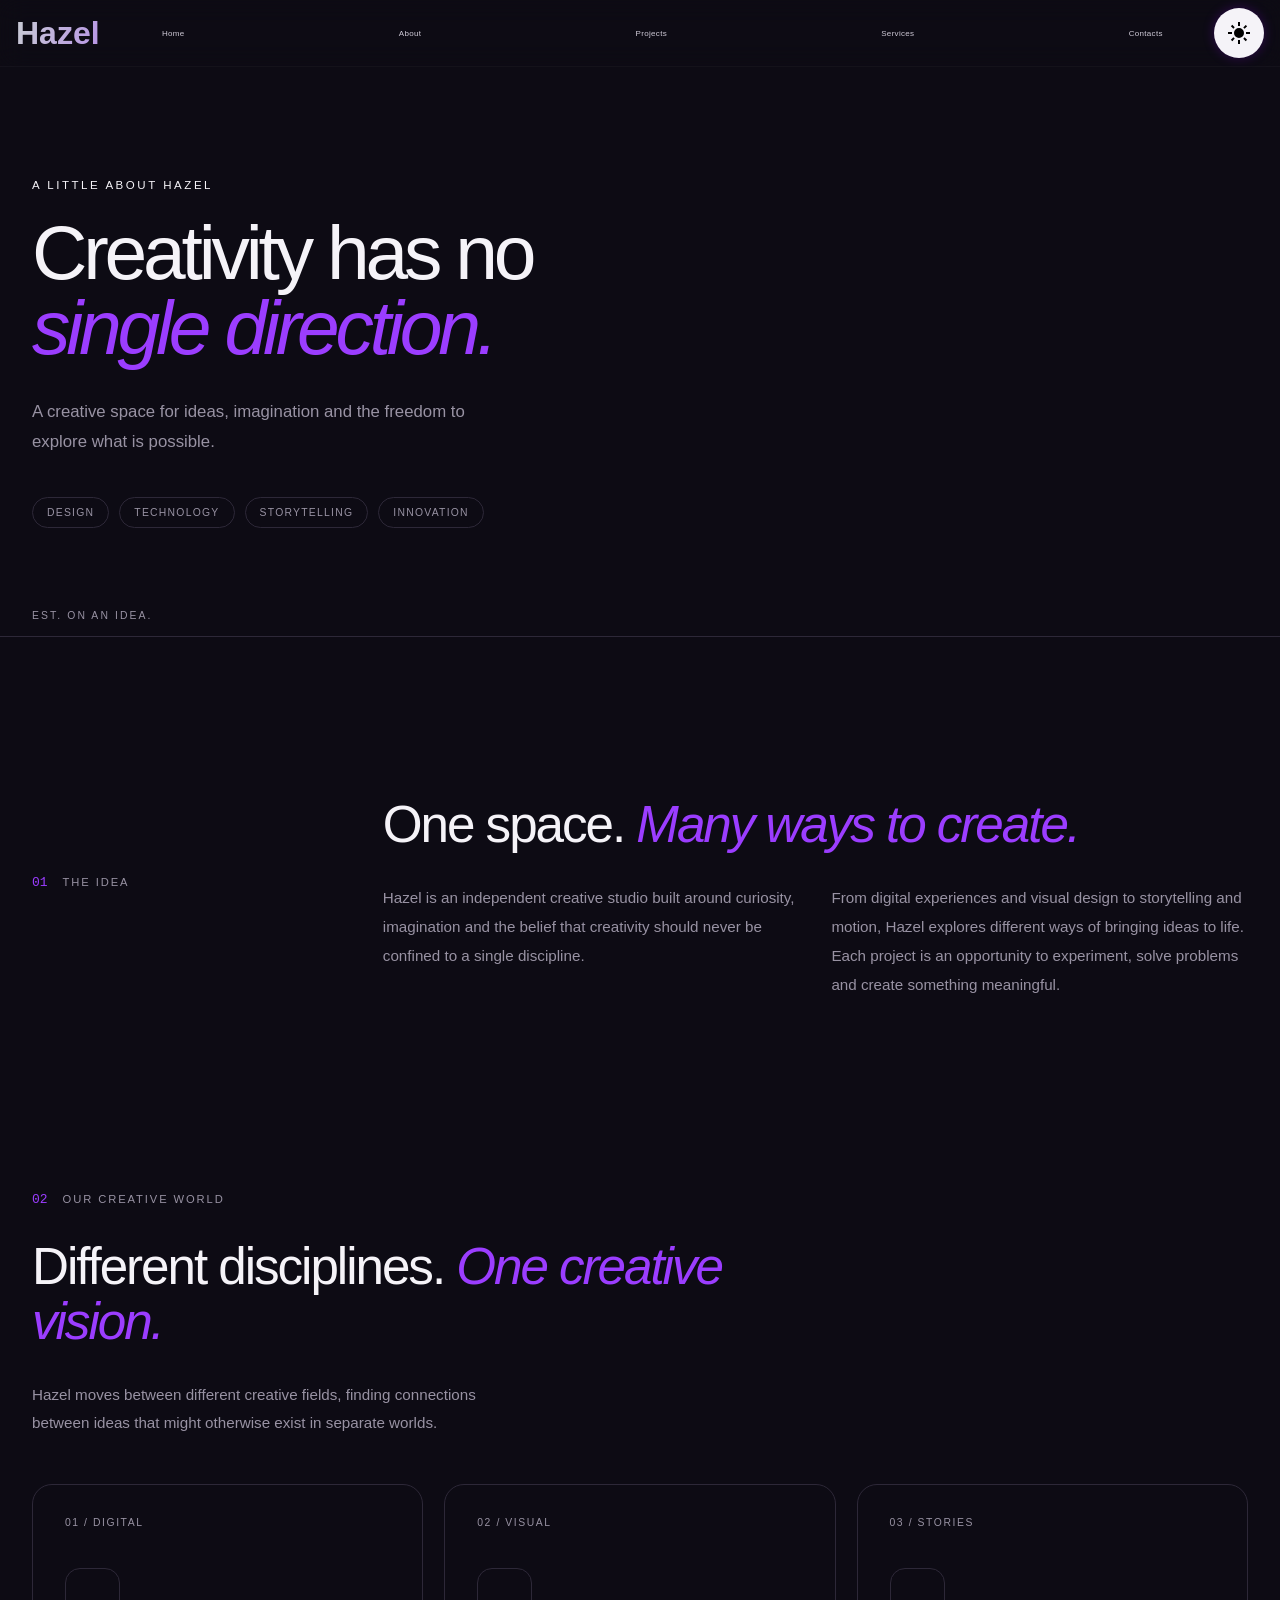
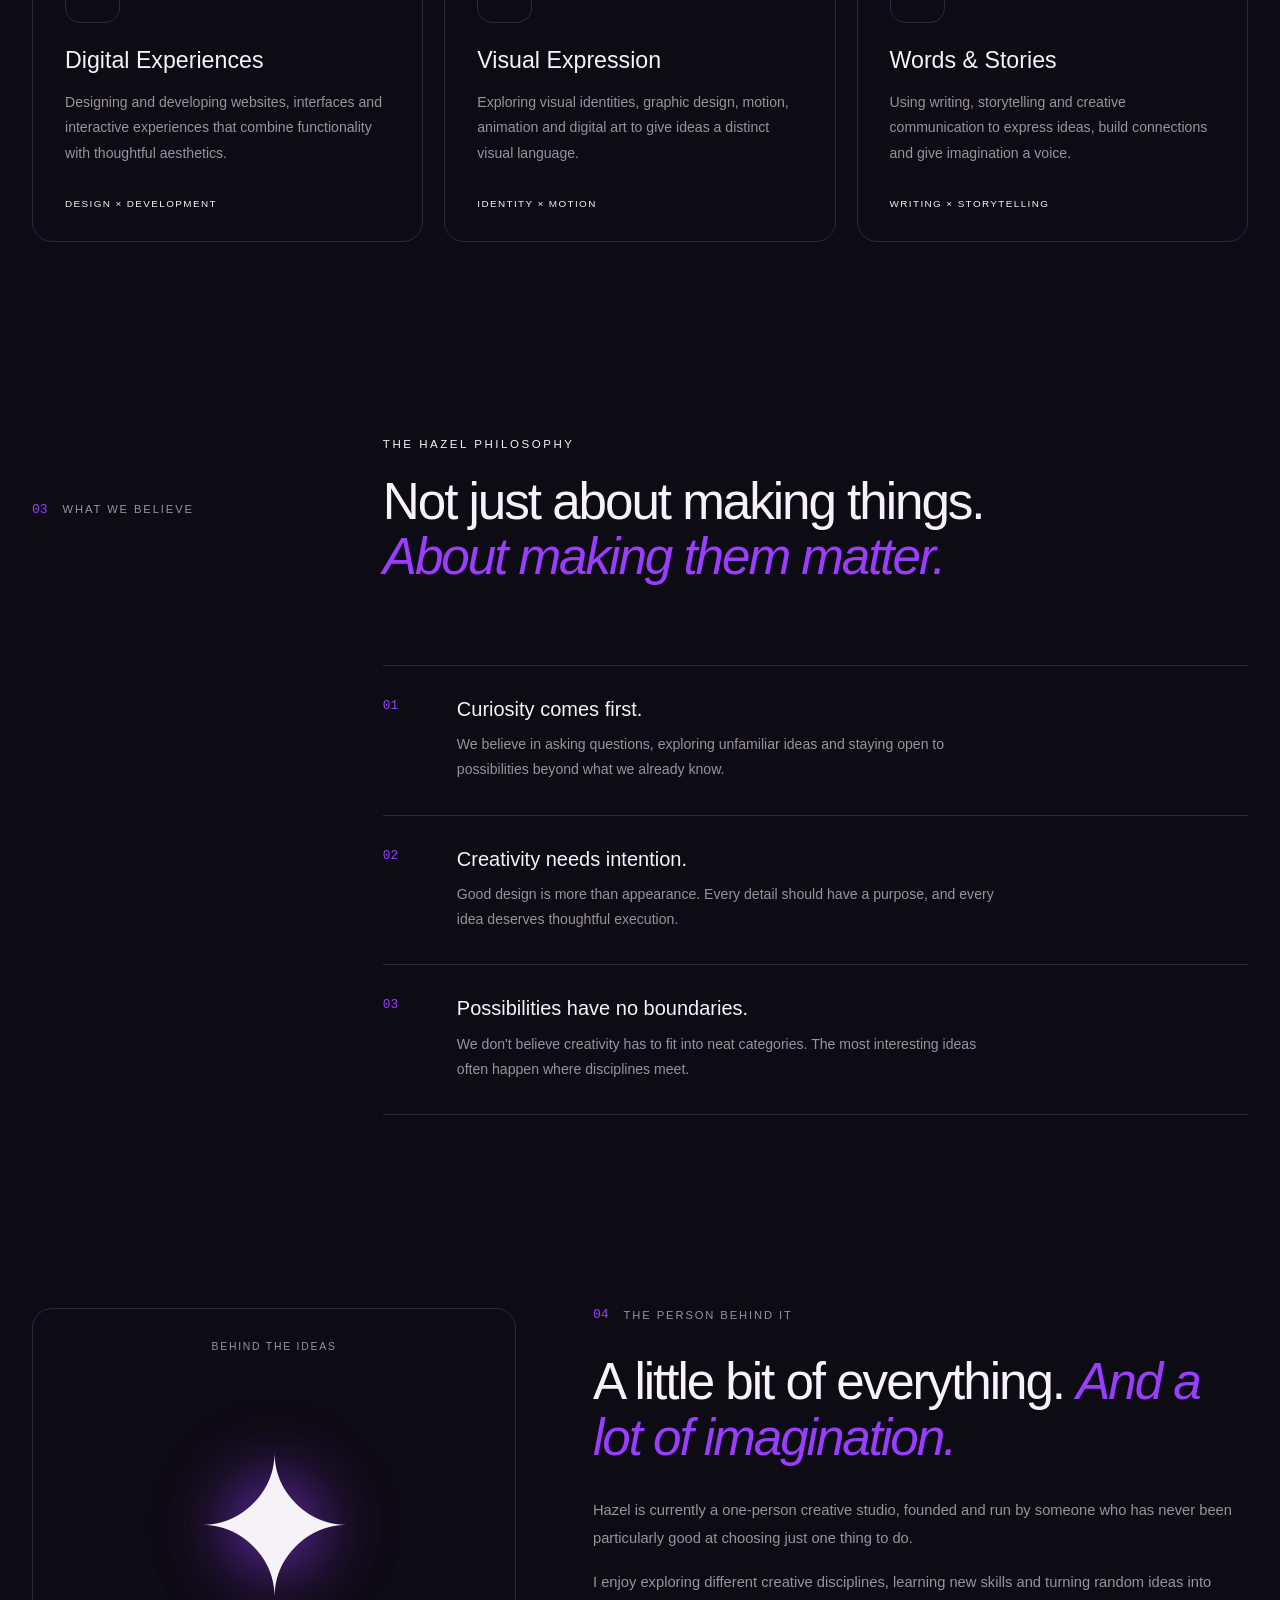
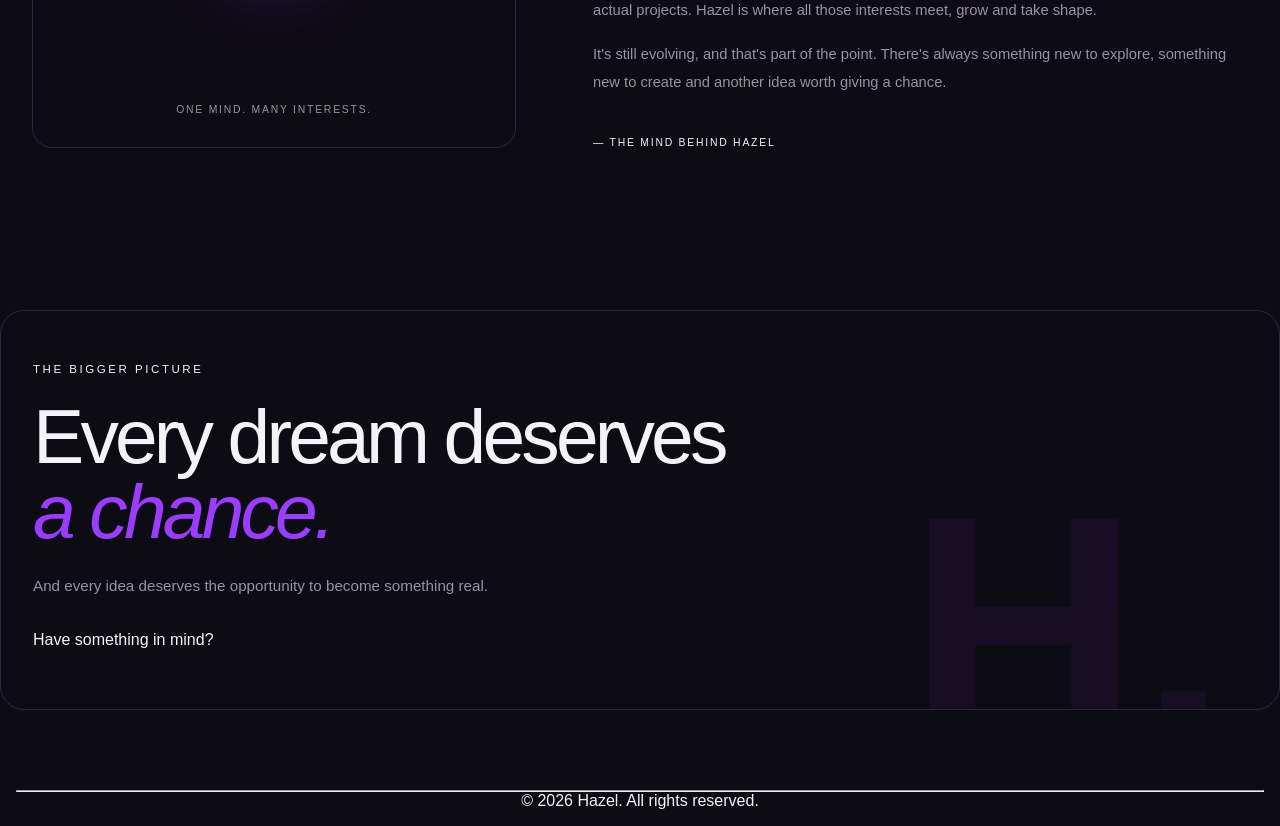
==== commit 98ef645f: "orbits" ====
--- a/about.html
+++ b/about.html
@@ -62,21 +62,7 @@
                     </div>
                 </div>
 
-                <div class="about-hero-art" aria-hidden="true">
-                    <div class="art-orbit orbit-one"></div>
-                    <div class="art-orbit orbit-two"></div>
-
-                    <div class="art-center">
-                        <span class="art-star">✦</span>
-                        <span class="art-label">HAZEL</span>
-                    </div>
-
-                    <span class="art-caption">CREATING BEYOND CATEGORIES</span>
-                    <span class="art-coordinate">01 / 04</span>
-                </div>
-
                 <div class="hero-index">EST. ON AN IDEA.</div>
-
             </section>
 
 
--- a/general.css
+++ b/general.css
@@ -177,20 +177,72 @@
     justify-content: space-between;
 }
 
-.navbar a{
-    font-size: .5rem;
+
+/* NAVIGATION LINKS */
+
+.navbar a {
+    position: relative;
+    display: inline-flex;
+    align-items: center;
+
+    font-size: 0.5rem;
+    font-weight: 300;
+    letter-spacing: 0.04em;
+
     color: var(--text-secondary);
-    align-items: center;
-    justify-content: space-between;
-    margin-right: 1.2rem;
-    transition: ease-in .2s;
-    border-bottom: 3px solid;
-}
-
-.navbar a:hover,
-.navbar a.active{
-    transform: translateY(-5px);
-}
+    text-decoration: none;
+
+    padding: 0.75rem 0.9rem;
+    margin-right: 0.3rem;
+
+    border: none;
+    border-radius: 8px;
+
+    transition:
+        color 0.3s ease,
+        background 0.3s ease,
+        transform 0.3s ease;
+}
+
+/* HOVER */
+.navbar a:hover {
+    color: var(--text);
+    background: var(--purple-dim);
+    transform: translateY(-2px);
+}
+
+/* ACTIVE LINK */
+.navbar a.active {
+    color: var(--text);
+    background: var(--purple-dim);
+}
+
+/* ANIMATED UNDERLINE */
+.navbar a::after {
+    content: "";
+    position: absolute;
+
+    width: 20px;
+    height: 2px;
+
+    background: var(--purple);
+    border-radius: 10px;
+
+    bottom: 4px;
+    left: 50%;
+
+    transform: translateX(-50%) scaleX(0);
+    transform-origin: center;
+
+    transition: transform 0.3s ease;
+}
+
+/* REVEAL UNDERLINE */
+.navbar a:hover::after,
+.navbar a.active::after {
+    transform: translateX(-50%) scaleX(1);
+}
+
 
 #theme-toggle{
     height: 50px;
@@ -244,7 +296,7 @@
 }
 
 .btn::before {
-    content: "😘";
+    content: "";
     position: absolute;
     left: 50%;
     bottom: -100px;
--- a/css/About.css
+++ b/css/About.css
@@ -90,91 +90,6 @@
     letter-spacing: 0.2em;
     color: var(--text-muted);
 }
-
-
-/* =========================================
-   HERO ART
-========================================= */
-
-.about-hero-art {
-    position: relative;
-    min-height: 400px;
-    display: flex;
-    align-items: center;
-    justify-content: center;
-}
-
-.art-center {
-    width: 170px;
-    height: 170px;
-    border: 1px solid var(--BrushedSilver);
-    border-radius: 50%;
-    background: radial-gradient(
-        circle,
-        var(--purple-dim),
-        var(--bg) 75%
-    );
-    box-shadow: 0 0 80px var(--purple-dim);
-
-    display: flex;
-    flex-direction: column;
-    justify-content: center;
-    align-items: center;
-
-    position: relative;
-    z-index: 2;
-}
-
-.art-star {
-    font-size: 5rem;
-    line-height: 1;
-    color: var(--BrushedSilver);
-    text-shadow: 0 0 30px var(--purple);
-}
-
-.art-label {
-    font-size: 0.7rem;
-    letter-spacing: 0.4em;
-    margin-top: 12px;
-}
-
-.art-orbit {
-    position: absolute;
-    border: 1px solid var(--border);
-    border-radius: 50%;
-}
-
-.orbit-one {
-    width: 280px;
-    height: 280px;
-    transform: rotate(-30deg) scaleY(0.65);
-}
-
-.orbit-two {
-    width: 350px;
-    height: 350px;
-    transform: rotate(55deg) scaleY(0.65);
-    border-color: var(--purple-dim);
-}
-
-.art-caption,
-.art-coordinate {
-    position: absolute;
-    font-size: 0.6rem;
-    letter-spacing: 0.17em;
-    color: var(--text-muted);
-}
-
-.art-caption {
-    bottom: 20px;
-    right: 0;
-}
-
-.art-coordinate {
-    top: 20px;
-    right: 10px;
-}
-
 
 /* =========================================
    SECTION INDEX
